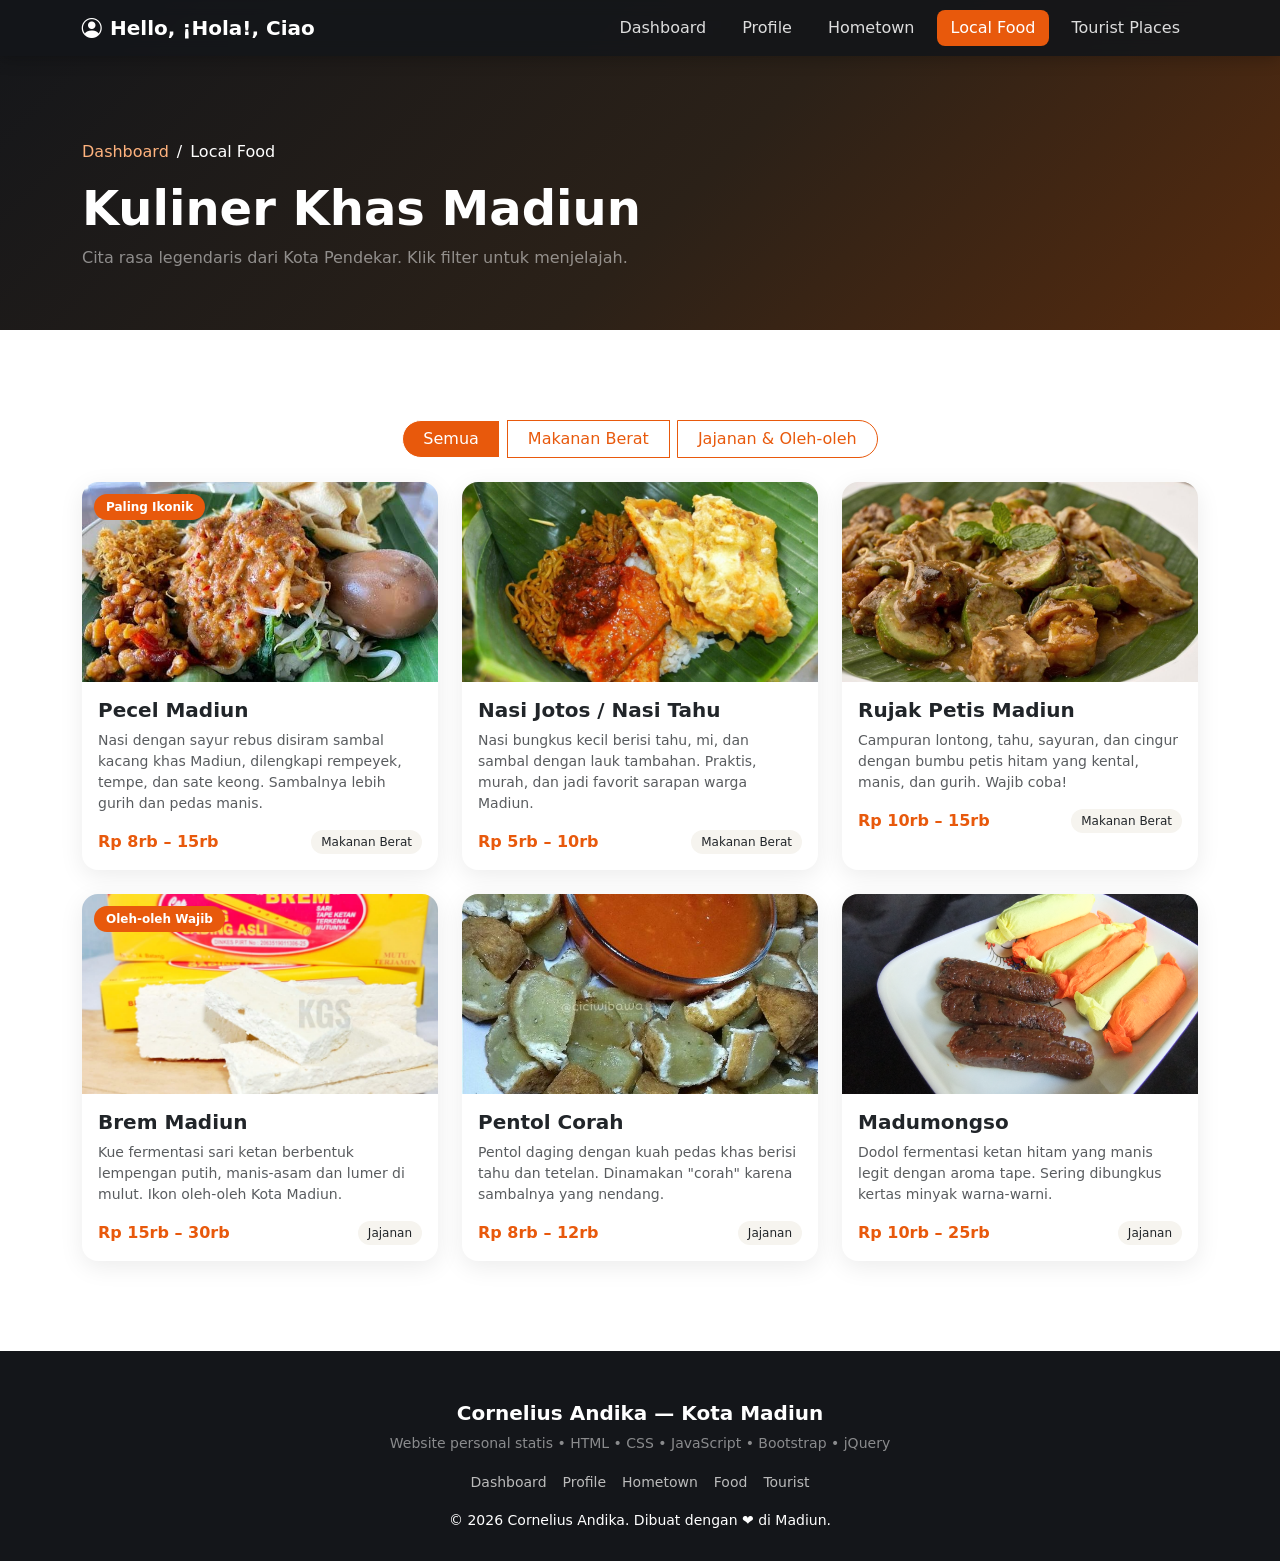
==== quiz1/food/index.html @ f0040d5b "Personal website statis Kota Madiun - Quiz 1 WebPro Website personal multi-page dengan routing /quiz" ====
<!DOCTYPE html>
<html lang="id">
<head>
  <meta charset="UTF-8">
  <meta name="viewport" content="width=device-width, initial-scale=1.0">
  <title>Local Food | My Personal Website — Kota Madiun</title>
  <meta name="description" content="Local food: kuliner khas Kota Madiun.">
  <link href="https://cdn.jsdelivr.net/npm/bootstrap@5.3.3/dist/css/bootstrap.min.css" rel="stylesheet">
  <link rel="stylesheet" href="https://cdn.jsdelivr.net/npm/bootstrap-icons@1.11.3/font/bootstrap-icons.min.css">
  <link rel="stylesheet" href="../css/style.css">
  <link rel="icon" href="data:,">
  <noscript><style>.reveal{opacity:1!important;transform:none!important}</style></noscript>
</head>
<body>
  <nav id="mainNav" class="navbar navbar-expand-lg navbar-dark fixed-top">
    <div class="container">
      <a class="navbar-brand fw-bold" href="../"><i class="bi bi-person-circle me-2"></i>Hello, ¡Hola!, Ciao</a>
      <button class="navbar-toggler" type="button" data-bs-toggle="collapse" data-bs-target="#navMenu"><span class="navbar-toggler-icon"></span></button>
      <div class="collapse navbar-collapse" id="navMenu">
        <ul class="navbar-nav ms-auto">
          <li class="nav-item"><a class="nav-link" href="../">Dashboard</a></li>
          <li class="nav-item"><a class="nav-link" href="../profile/">Profile</a></li>
          <li class="nav-item"><a class="nav-link" href="../hometown/">Hometown</a></li>
          <li class="nav-item"><a class="nav-link active" href="./">Local Food</a></li>
          <li class="nav-item"><a class="nav-link" href="../tourist/">Tourist Places</a></li>
        </ul>
      </div>
    </div>
  </nav>

  <header class="page-header">
    <div class="container">
      <nav class="breadcrumb"><a href="../">Dashboard</a><span class="mx-2">/</span><span class="text-white">Local Food</span></nav>
      <h1 class="fw-bold display-5">Kuliner Khas Madiun</h1>
      <p class="text-white-50 mb-0">Cita rasa legendaris dari Kota Pendekar. Klik filter untuk menjelajah.</p>
    </div>
  </header>

  <section class="section">
    <div class="container">
      <div class="text-center mb-4 reveal">
        <div class="btn-group filter-group flex-wrap" role="group">
          <button class="btn btn-filter active" data-filter="all">Semua</button>
          <button class="btn btn-filter" data-filter="berat">Makanan Berat</button>
          <button class="btn btn-filter" data-filter="jajanan">Jajanan & Oleh-oleh</button>
        </div>
      </div>
      <div class="row g-4" id="foodGrid">
        <div class="col-md-6 col-lg-4 reveal food-item" data-cat="berat">
          <div class="card food-card h-100">
            <img src="../images/NasiPecel.jpg" alt="Pecel Madiun">
            <span class="food-badge">Paling Ikonik</span>
            <div class="card-body">
              <h5 class="fw-bold">Pecel Madiun</h5>
              <p class="text-muted small">Nasi dengan sayur rebus disiram sambal kacang khas Madiun, dilengkapi rempeyek, tempe, dan sate keong. Sambalnya lebih gurih dan pedas manis.</p>
              <div class="d-flex justify-content-between align-items-center"><span class="price">Rp 8rb – 15rb</span><span class="cat">Makanan Berat</span></div>
            </div>
          </div>
        </div>
        <div class="col-md-6 col-lg-4 reveal food-item" data-cat="berat">
          <div class="card food-card h-100">
            <img src="../images/NasiJotos.jpeg" alt="Nasi Jotos">
            <div class="card-body">
              <h5 class="fw-bold">Nasi Jotos / Nasi Tahu</h5>
              <p class="text-muted small">Nasi bungkus kecil berisi tahu, mi, dan sambal dengan lauk tambahan. Praktis, murah, dan jadi favorit sarapan warga Madiun.</p>
              <div class="d-flex justify-content-between align-items-center"><span class="price">Rp 5rb – 10rb</span><span class="cat">Makanan Berat</span></div>
            </div>
          </div>
        </div>
        <div class="col-md-6 col-lg-4 reveal food-item" data-cat="berat">
          <div class="card food-card h-100">
            <img src="../images/RujakPetis.jpg" alt="Rujak Petis">
            <div class="card-body">
              <h5 class="fw-bold">Rujak Petis Madiun</h5>
              <p class="text-muted small">Campuran lontong, tahu, sayuran, dan cingur dengan bumbu petis hitam yang kental, manis, dan gurih. Wajib coba!</p>
              <div class="d-flex justify-content-between align-items-center"><span class="price">Rp 10rb – 15rb</span><span class="cat">Makanan Berat</span></div>
            </div>
          </div>
        </div>
        <div class="col-md-6 col-lg-4 reveal food-item" data-cat="jajanan">
          <div class="card food-card h-100">
            <img src="../images/brem.jpg" alt="Brem Madiun">
            <span class="food-badge">Oleh-oleh Wajib</span>
            <div class="card-body">
              <h5 class="fw-bold">Brem Madiun</h5>
              <p class="text-muted small">Kue fermentasi sari ketan berbentuk lempengan putih, manis-asam dan lumer di mulut. Ikon oleh-oleh Kota Madiun.</p>
              <div class="d-flex justify-content-between align-items-center"><span class="price">Rp 15rb – 30rb</span><span class="cat">Jajanan</span></div>
            </div>
          </div>
        </div>
        <div class="col-md-6 col-lg-4 reveal food-item" data-cat="jajanan">
          <div class="card food-card h-100">
            <img src="../images/PentolCorah.jpg" alt="Pentol Corah">
            <div class="card-body">
              <h5 class="fw-bold">Pentol Corah</h5>
              <p class="text-muted small">Pentol daging dengan kuah pedas khas berisi tahu dan tetelan. Dinamakan "corah" karena sambalnya yang nendang.</p>
              <div class="d-flex justify-content-between align-items-center"><span class="price">Rp 8rb – 12rb</span><span class="cat">Jajanan</span></div>
            </div>
          </div>
        </div>
        <div class="col-md-6 col-lg-4 reveal food-item" data-cat="jajanan">
          <div class="card food-card h-100">
            <img src="../images/Madumongso.jpg" alt="Madumongso">
            <div class="card-body">
              <h5 class="fw-bold">Madumongso</h5>
              <p class="text-muted small">Dodol fermentasi ketan hitam yang manis legit dengan aroma tape. Sering dibungkus kertas minyak warna-warni.</p>
              <div class="d-flex justify-content-between align-items-center"><span class="price">Rp 10rb – 25rb</span><span class="cat">Jajanan</span></div>
            </div>
          </div>
        </div>
      </div>
    </div>
  </section>

  <footer class="footer">
    <div class="container text-center">
      <h5 class="fw-bold">Cornelius Andika — Kota Madiun</h5>
      <p class="text-white-50 small">Website personal statis • HTML • CSS • JavaScript • Bootstrap • jQuery</p>
      <div class="mb-3"><a href="../" class="footer-link">Dashboard</a><a href="../profile/" class="footer-link">Profile</a><a href="../hometown/" class="footer-link">Hometown</a><a href="./" class="footer-link">Food</a><a href="../tourist/" class="footer-link">Tourist</a></div>
      <p class="small mb-0">&copy; <span id="year"></span> Cornelius Andika. Dibuat dengan ❤️ di Madiun.</p>
    </div>
  </footer>
  <button id="backTop" title="Kembali ke atas"><i class="bi bi-arrow-up"></i></button>
  <script src="https://code.jquery.com/jquery-3.7.1.min.js"></script>
  <script src="https://cdn.jsdelivr.net/npm/bootstrap@5.3.3/dist/js/bootstrap.bundle.min.js"></script>
  <script src="../js/script.js"></script>
</body>
</html>
---- quiz1/css/style.css ----
:root {
  --accent: #e8590c;
  --accent-dark: #c94a08;
  --dark: #14161a;
  --muted-bg: #f6f4ef;
}
html { scroll-behavior: smooth; }
body { font-family: 'Segoe UI', system-ui, sans-serif; color: #333; overflow-x: hidden; }
img { max-width: 100%; height: auto; }
.text-accent { color: var(--accent) !important; }

/* Navbar */
#mainNav { background: rgba(20,22,26,.92); backdrop-filter: blur(8px); box-shadow: 0 2px 16px rgba(0,0,0,.25); }
#mainNav .nav-link { color: #ddd; margin: 0 4px; border-radius: 8px; padding: 6px 14px; }
#mainNav .nav-link:hover, #mainNav .nav-link.active { color: #fff; background: var(--accent); }

/* Hero (homepage) */
.hero { min-height: 100vh; padding: 120px 0 80px; background: linear-gradient(135deg, #14161a 0%, #2b2118 55%, #572b0e 100%); position: relative; }
.hero-badge { background: rgba(232,89,12,.18); color: #ffb37e; border: 1px solid rgba(232,89,12,.5); }
.cursor { animation: blink 1s infinite; color: var(--accent); font-weight: bold; }
@keyframes blink { 50% { opacity: 0; } }
.btn-accent { background: var(--accent); color: #fff; border: none; }
.btn-accent:hover { background: var(--accent-dark); color: #fff; }
.hero-card { background: #fff; border-radius: 20px; overflow: hidden; max-width: 340px; margin: 0 auto; box-shadow: 0 20px 60px rgba(0,0,0,.4); }
.hero-img { width: 100%; height: auto; display: block; }
.hero-card-body { padding: 20px; }
.social-btn { width: 38px; height: 38px; display: inline-flex; align-items: center; justify-content: center; border-radius: 50%; background: #f1efe9; color: var(--dark); text-decoration: none; }
.social-btn:hover { background: var(--accent); color: #fff; }
.scroll-down { position: absolute; bottom: 24px; left: 50%; transform: translateX(-50%); color: #fff; font-size: 28px; animation: bounce 1.6s infinite; text-decoration: none; }
@keyframes bounce { 0%,100% { transform: translate(-50%,0); } 50% { transform: translate(-50%,10px); } }

/* Sub-page header */
.page-header { padding: 140px 0 60px; background: linear-gradient(135deg, #14161a 0%, #2b2118 55%, #572b0e 100%); color: #fff; }
.page-header .breadcrumb a { color: #ffb37e; text-decoration: none; }

/* Sections */
.section { padding: 90px 0; }
.section-title { text-align: center; margin-bottom: 50px; }
.section-tag { display: inline-block; background: rgba(232,89,12,.12); color: var(--accent); font-weight: 700; padding: 4px 16px; border-radius: 20px; font-size: 13px; text-transform: uppercase; letter-spacing: 1px; }
.section-title h2 { font-weight: 800; margin: 12px 0 6px; }
.bg-light-custom { background: var(--muted-bg); }

/* Cards */
.card { border: none; border-radius: 16px; box-shadow: 0 6px 24px rgba(0,0,0,.08); overflow: hidden; }
.profile-card img { width: 100%; height: auto; display: block; }
.profile-info li { margin-bottom: 8px; font-size: 14px; }
.profile-info i { color: var(--accent); margin-right: 8px; }
.mini-stat { background: var(--muted-bg); border-radius: 12px; padding: 14px 6px; }
.mini-stat i { font-size: 22px; color: var(--accent); }
.timeline { list-style: none; padding-left: 18px; border-left: 3px solid var(--accent); }
.timeline li { margin-bottom: 14px; font-size: 14px; }
.skill { margin-bottom: 14px; font-size: 14px; }
.progress { height: 8px; border-radius: 6px; background: #eee; margin-top: 6px; }
.progress-bar { background: var(--accent); border-radius: 6px; }

/* Preview cards (homepage) */
.preview-card { transition: transform .25s; text-decoration: none; color: inherit; }
.preview-card:hover { transform: translateY(-6px); color: inherit; }
.preview-card img { height: 180px; object-fit: cover; width: 100%; }
.preview-icon { width: 52px; height: 52px; display: inline-flex; align-items: center; justify-content: center; border-radius: 14px; background: rgba(232,89,12,.12); color: var(--accent); font-size: 24px; margin-bottom: 12px; }

/* Hometown */
.highlight { background: #ffe8cc; color: #9c4405; padding: 1px 8px; border-radius: 6px; font-weight: 600; }
.fact-box { background: #fff; border-radius: 12px; padding: 16px; text-align: center; box-shadow: 0 4px 14px rgba(0,0,0,.06); }
.fact-box i { font-size: 24px; color: var(--accent); }
.fact-box h5 { font-weight: 800; margin: 8px 0 2px; }

/* Food */
.btn-filter { border: 1px solid var(--accent); color: var(--accent); border-radius: 20px; padding: 6px 20px; }
.btn-filter.active, .btn-filter:hover { background: var(--accent); color: #fff; }
.food-card { position: relative; }
.food-card img { height: 200px; object-fit: cover; width: 100%; }
.food-badge { position: absolute; top: 12px; left: 12px; background: var(--accent); color: #fff; font-size: 12px; font-weight: 700; padding: 4px 12px; border-radius: 20px; }
.price { font-weight: 800; color: var(--accent); }
.cat { font-size: 12px; background: var(--muted-bg); padding: 3px 10px; border-radius: 12px; }

/* Tourist */
.place-card { cursor: pointer; transition: transform .25s; }
.place-card:hover { transform: translateY(-6px); }
.place-card img { height: 200px; object-fit: cover; width: 100%; }

/* Footer */
.footer { background: var(--dark); color: #fff; padding: 50px 0 30px; }
.footer-link { color: #bbb; text-decoration: none; font-size: 14px; margin: 0 8px; }
.footer-link:hover { color: var(--accent); }

/* Reveal animation */
.reveal { opacity: 0; transform: translateY(30px); transition: all .7s ease; }
.reveal.visible { opacity: 1; transform: none; }

#backTop { position: fixed; bottom: 24px; right: 24px; width: 46px; height: 46px; border: none; border-radius: 50%; background: var(--accent); color: #fff; font-size: 20px; display: none; box-shadow: 0 6px 18px rgba(0,0,0,.3); z-index: 999; }
#backTop:hover { background: var(--accent-dark); }

/* Responsive / Mobile layout */
.filter-group { flex-wrap: wrap; gap: 8px; justify-content: center; }
.filter-group .btn-filter { margin: 0; }

@media (max-width: 991.98px) {
  .hero { padding: 110px 0 70px; min-height: auto; text-align: center; }
  .hero .display-4 { font-size: 2.1rem; }
  .hero h3 { font-size: 1.15rem; }
  .hero .lead { font-size: 1rem; }
  .hero-card { margin-top: 8px; }
  .section { padding: 60px 0; }
  .section-title { margin-bottom: 34px; }
  .page-header { padding: 120px 0 44px; }
  .page-header .display-5 { font-size: 2rem; }
  .scroll-down { display: none; }
  .reveal { transform: none; }
}

@media (max-width: 575.98px) {
  .hero { padding: 100px 0 56px; }
  .hero .display-4 { font-size: 1.75rem; }
  .hero h3 { font-size: 1.05rem; min-height: 3.2em; }
  .hero .btn-lg { width: 100%; padding: 12px; font-size: 1rem; }
  .hero-card { max-width: 300px; }
  .section { padding: 48px 0; }
  .page-header { padding: 110px 0 36px; }
  .page-header .display-5 { font-size: 1.7rem; }
  .filter-group { width: 100%; }
  .filter-group .btn-filter { flex: 1 1 auto; padding: 8px 10px; font-size: 13px; white-space: nowrap; }
  .food-card img, .place-card img { height: 180px; }
  .mini-stat h5 { font-size: 1rem; }
  .fact-box h5 { font-size: 1rem; }
  .footer-link { display: inline-block; margin: 4px 8px; }
  #backTop { bottom: 16px; right: 16px; width: 44px; height: 44px; }
  .modal-dialog { margin: 12px; }
}
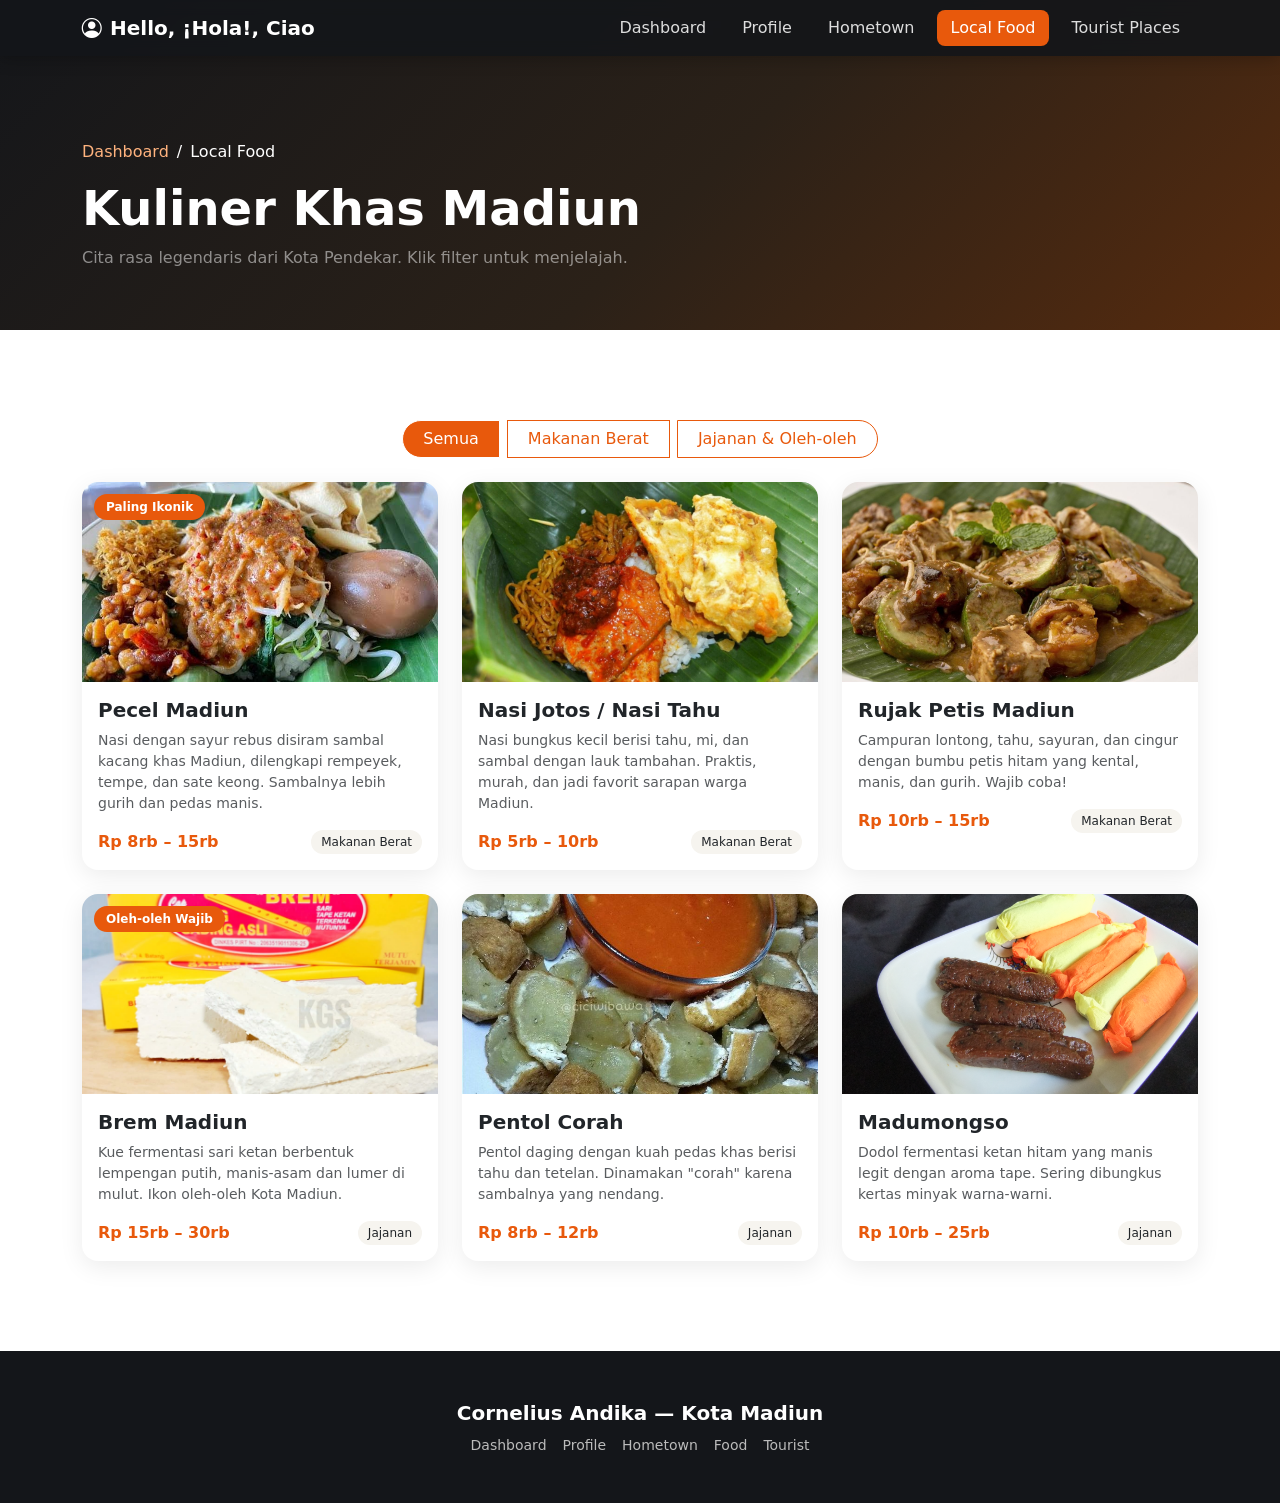
==== commit 15cfecdb: "update" ====
--- a/quiz1/food/index.html
+++ b/quiz1/food/index.html
@@ -115,9 +115,7 @@
   <footer class="footer">
     <div class="container text-center">
       <h5 class="fw-bold">Cornelius Andika — Kota Madiun</h5>
-      <p class="text-white-50 small">Website personal statis • HTML • CSS • JavaScript • Bootstrap • jQuery</p>
       <div class="mb-3"><a href="../" class="footer-link">Dashboard</a><a href="../profile/" class="footer-link">Profile</a><a href="../hometown/" class="footer-link">Hometown</a><a href="./" class="footer-link">Food</a><a href="../tourist/" class="footer-link">Tourist</a></div>
-      <p class="small mb-0">&copy; <span id="year"></span> Cornelius Andika. Dibuat dengan ❤️ di Madiun.</p>
     </div>
   </footer>
   <button id="backTop" title="Kembali ke atas"><i class="bi bi-arrow-up"></i></button>
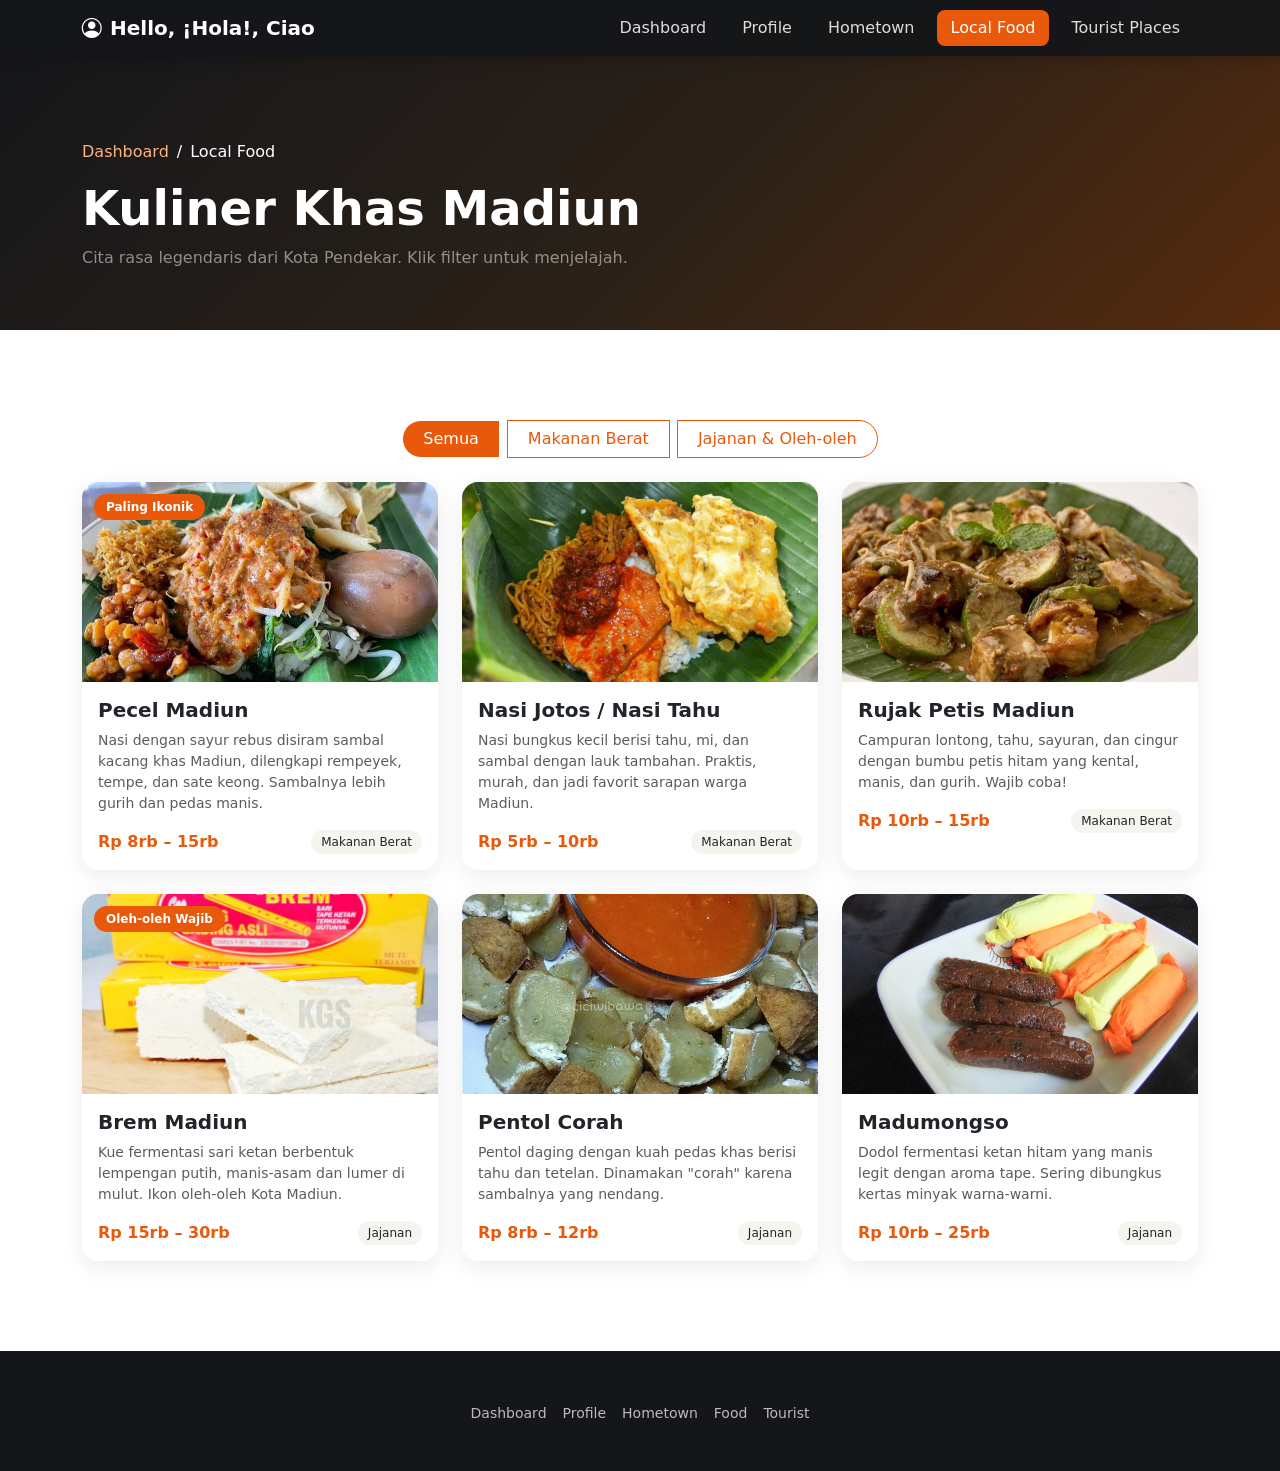
==== commit b0257ae7: "update last" ====
--- a/quiz1/food/index.html
+++ b/quiz1/food/index.html
@@ -114,7 +114,6 @@
 
   <footer class="footer">
     <div class="container text-center">
-      <h5 class="fw-bold">Cornelius Andika — Kota Madiun</h5>
       <div class="mb-3"><a href="../" class="footer-link">Dashboard</a><a href="../profile/" class="footer-link">Profile</a><a href="../hometown/" class="footer-link">Hometown</a><a href="./" class="footer-link">Food</a><a href="../tourist/" class="footer-link">Tourist</a></div>
     </div>
   </footer>
